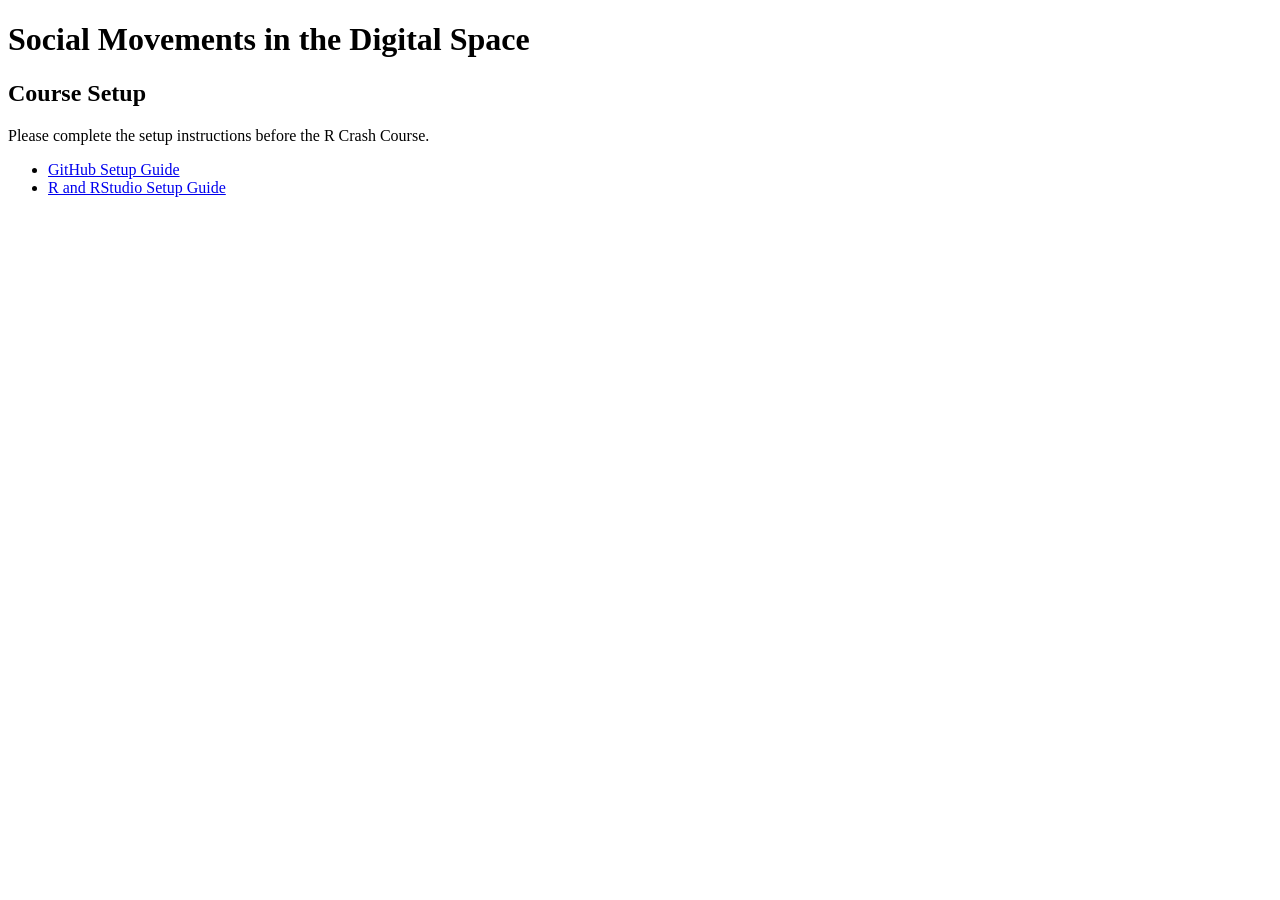
==== index.html @ dbe6ce2b "Add course setup guides" ====
﻿<!DOCTYPE html>
<html lang="en">
<head>
  <meta charset="UTF-8">
  <meta name="viewport" content="width=device-width, initial-scale=1.0">
  <title>Social Movements in the Digital Space — Setup</title>
</head>
<body>
  <h1>Social Movements in the Digital Space</h1>
  <h2>Course Setup</h2>

  <p>Please complete the setup instructions before the R Crash Course.</p>

  <ul>
    <li><a href="github_setup.html">GitHub Setup Guide</a></li>
    <li><a href="r_setup.html">R and RStudio Setup Guide</a></li>
  </ul>
</body>
</html>
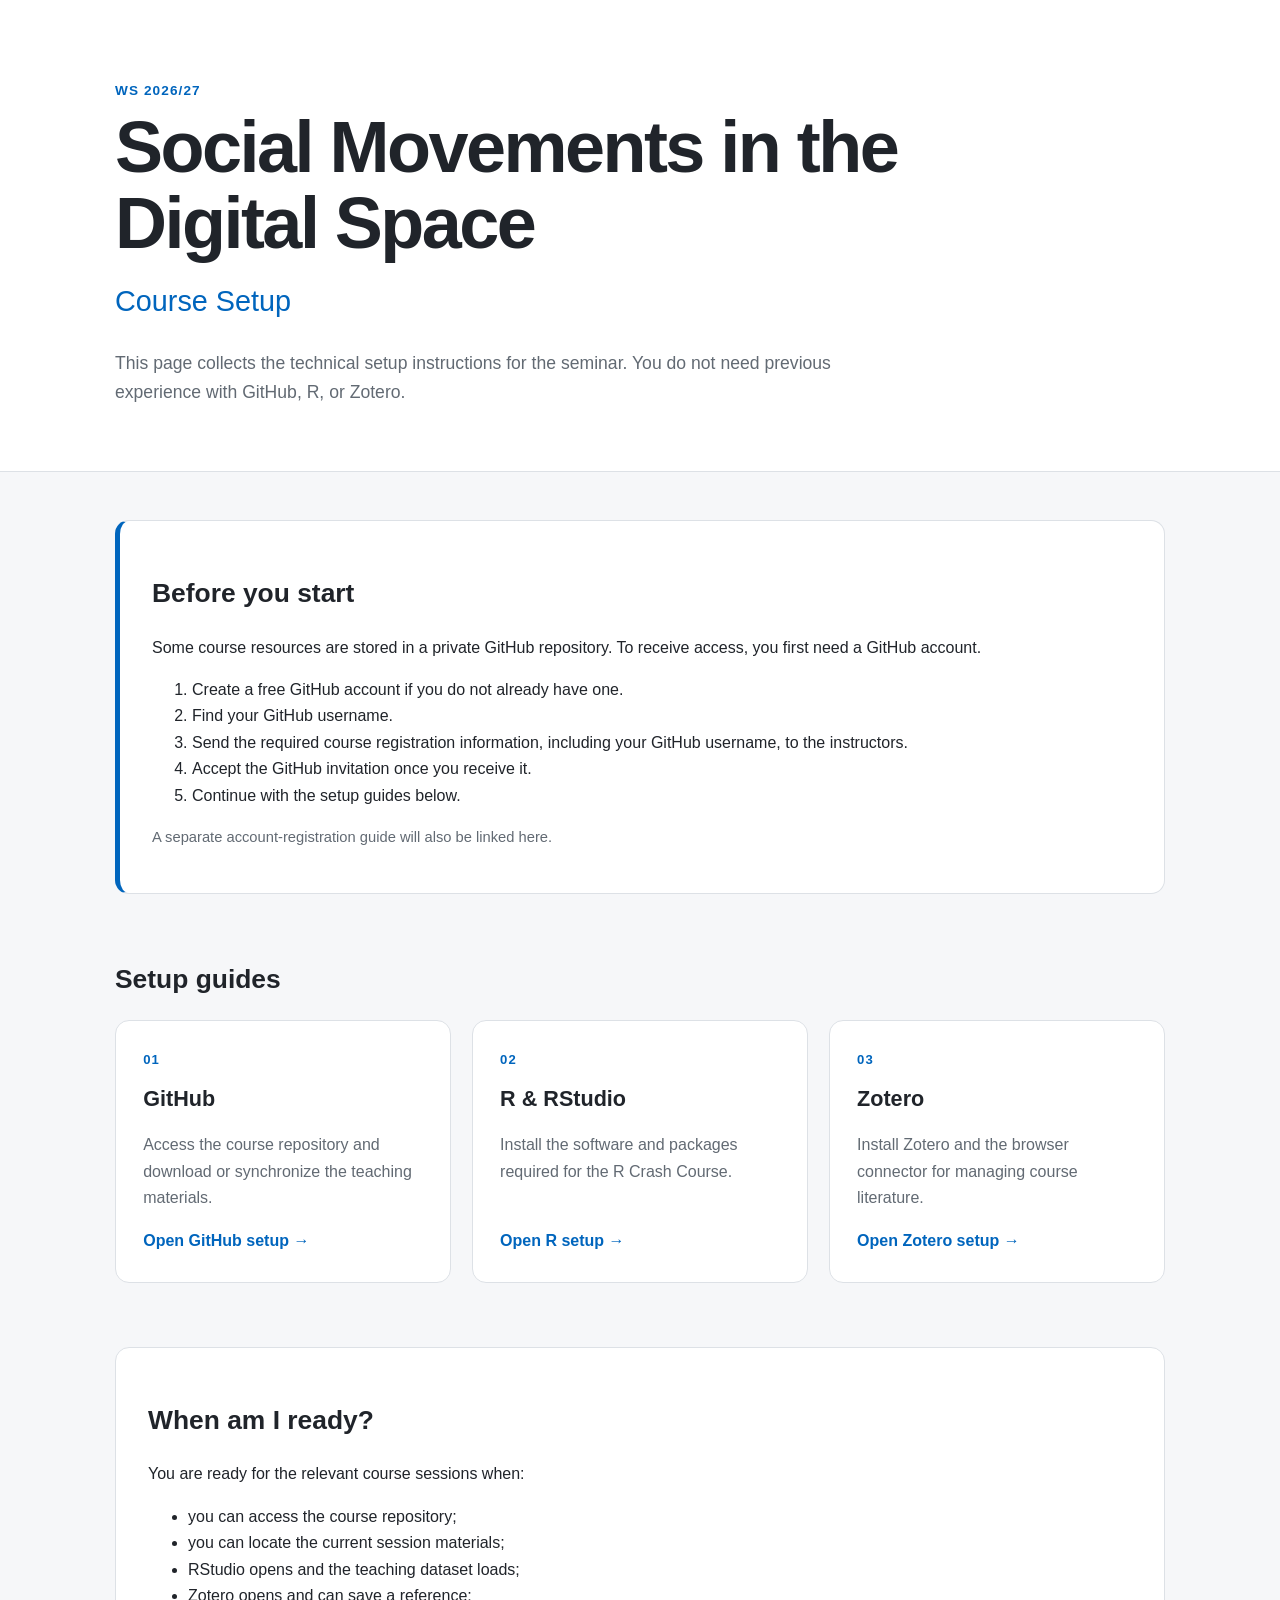
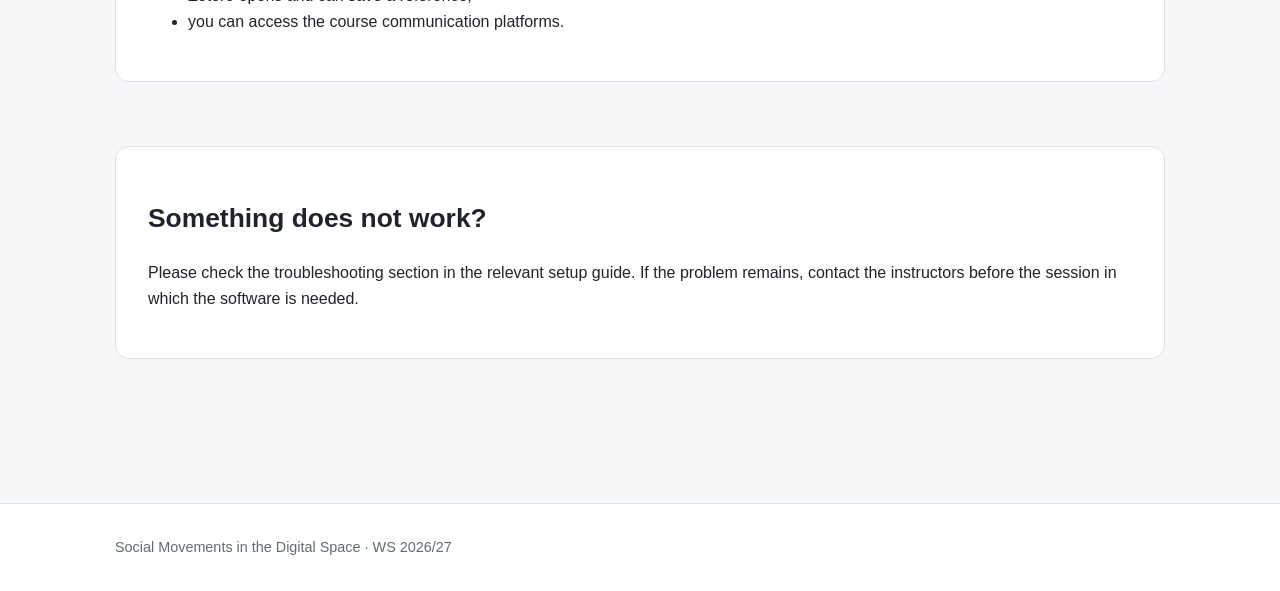
==== commit a454c71d: "Improve course setup homepage" ====
--- a/index.html
+++ b/index.html
@@ -3,17 +3,143 @@
 <head>
   <meta charset="UTF-8">
   <meta name="viewport" content="width=device-width, initial-scale=1.0">
-  <title>Social Movements in the Digital Space — Setup</title>
+
+  <title>Social Movements in the Digital Space — Course Setup</title>
+
+  <link rel="stylesheet" href="styles.css">
 </head>
+
 <body>
-  <h1>Social Movements in the Digital Space</h1>
-  <h2>Course Setup</h2>
 
-  <p>Please complete the setup instructions before the R Crash Course.</p>
+  <header class="hero">
+    <div class="container">
 
-  <ul>
-    <li><a href="github_setup.html">GitHub Setup Guide</a></li>
-    <li><a href="r_setup.html">R and RStudio Setup Guide</a></li>
-  </ul>
+      <p class="eyebrow">WS 2026/27</p>
+
+      <h1>Social Movements in the Digital Space</h1>
+
+      <p class="subtitle">
+        Course Setup
+      </p>
+
+      <p class="intro">
+        This page collects the technical setup instructions for the seminar.
+        You do not need previous experience with GitHub, R, or Zotero.
+      </p>
+
+    </div>
+  </header>
+
+
+  <main class="container">
+
+    <section class="notice">
+
+      <h2>Before you start</h2>
+
+      <p>
+        Some course resources are stored in a private GitHub repository.
+        To receive access, you first need a GitHub account.
+      </p>
+
+      <ol>
+        <li>Create a free GitHub account if you do not already have one.</li>
+        <li>Find your GitHub username.</li>
+        <li>
+          Send the required course registration information,
+          including your GitHub username, to the instructors.
+        </li>
+        <li>Accept the GitHub invitation once you receive it.</li>
+        <li>Continue with the setup guides below.</li>
+      </ol>
+
+      <p class="small">
+        A separate account-registration guide will also be linked here.
+      </p>
+
+    </section>
+
+
+    <section>
+
+      <h2>Setup guides</h2>
+
+      <div class="cards">
+
+        <a class="card" href="github_setup.html">
+          <div class="number">01</div>
+          <h3>GitHub</h3>
+          <p>
+            Access the course repository and download or synchronize
+            the teaching materials.
+          </p>
+          <span>Open GitHub setup →</span>
+        </a>
+
+
+        <a class="card" href="r_setup.html">
+          <div class="number">02</div>
+          <h3>R &amp; RStudio</h3>
+          <p>
+            Install the software and packages required for the
+            R Crash Course.
+          </p>
+          <span>Open R setup →</span>
+        </a>
+
+
+        <a class="card" href="zotero_setup.html">
+          <div class="number">03</div>
+          <h3>Zotero</h3>
+          <p>
+            Install Zotero and the browser connector for managing
+            course literature.
+          </p>
+          <span>Open Zotero setup →</span>
+        </a>
+
+      </div>
+
+    </section>
+
+
+    <section class="check">
+
+      <h2>When am I ready?</h2>
+
+      <p>You are ready for the relevant course sessions when:</p>
+
+      <ul>
+        <li>you can access the course repository;</li>
+        <li>you can locate the current session materials;</li>
+        <li>RStudio opens and the teaching dataset loads;</li>
+        <li>Zotero opens and can save a reference;</li>
+        <li>you can access the course communication platforms.</li>
+      </ul>
+
+    </section>
+
+
+    <section class="help">
+
+      <h2>Something does not work?</h2>
+
+      <p>
+        Please check the troubleshooting section in the relevant setup guide.
+        If the problem remains, contact the instructors before the session
+        in which the software is needed.
+      </p>
+
+    </section>
+
+  </main>
+
+
+  <footer>
+    <div class="container">
+      Social Movements in the Digital Space · WS 2026/27
+    </div>
+  </footer>
+
 </body>
-</html>
+</html>
--- a/styles.css
+++ b/styles.css
@@ -0,0 +1,184 @@
+:root {
+  --background: #f6f7f9;
+  --surface: #ffffff;
+  --text: #20242a;
+  --muted: #626a73;
+  --border: #dde1e6;
+  --accent: #0065bd;
+  --accent-dark: #004f95;
+  --soft-accent: #edf5fb;
+  --max-width: 1050px;
+}
+
+* {
+  box-sizing: border-box;
+}
+
+body {
+  margin: 0;
+  background: var(--background);
+  color: var(--text);
+  font-family:
+    -apple-system,
+    BlinkMacSystemFont,
+    "Segoe UI",
+    Roboto,
+    Helvetica,
+    Arial,
+    sans-serif;
+  line-height: 1.65;
+}
+
+.container {
+  width: min(90%, var(--max-width));
+  margin: 0 auto;
+}
+
+.hero {
+  background: var(--surface);
+  border-bottom: 1px solid var(--border);
+  padding: 5rem 0 4rem;
+}
+
+.eyebrow {
+  margin: 0 0 0.5rem;
+  color: var(--accent);
+  font-weight: 700;
+  letter-spacing: 0.08em;
+  text-transform: uppercase;
+  font-size: 0.85rem;
+}
+
+h1 {
+  max-width: 850px;
+  margin: 0;
+  font-size: clamp(2.4rem, 6vw, 4.5rem);
+  line-height: 1.05;
+  letter-spacing: -0.035em;
+}
+
+.subtitle {
+  margin: 1rem 0 0;
+  font-size: 1.8rem;
+  font-weight: 500;
+  color: var(--accent);
+}
+
+.intro {
+  max-width: 720px;
+  margin: 1.5rem 0 0;
+  color: var(--muted);
+  font-size: 1.1rem;
+}
+
+main {
+  padding: 3rem 0 5rem;
+}
+
+section {
+  margin-bottom: 4rem;
+}
+
+h2 {
+  margin-bottom: 1.2rem;
+  font-size: 1.65rem;
+}
+
+.notice,
+.check,
+.help {
+  background: var(--surface);
+  border: 1px solid var(--border);
+  border-radius: 14px;
+  padding: 1.8rem 2rem;
+}
+
+.notice {
+  border-left: 5px solid var(--accent);
+}
+
+.small {
+  color: var(--muted);
+  font-size: 0.92rem;
+}
+
+.cards {
+  display: grid;
+  grid-template-columns: repeat(3, 1fr);
+  gap: 1.3rem;
+}
+
+.card {
+  display: block;
+  background: var(--surface);
+  border: 1px solid var(--border);
+  border-radius: 14px;
+  padding: 1.7rem;
+  color: var(--text);
+  text-decoration: none;
+  transition:
+    transform 0.15s ease,
+    box-shadow 0.15s ease,
+    border-color 0.15s ease;
+}
+
+.card:hover {
+  transform: translateY(-3px);
+  border-color: var(--accent);
+  box-shadow: 0 8px 24px rgba(0, 0, 0, 0.08);
+}
+
+.card .number {
+  color: var(--accent);
+  font-size: 0.82rem;
+  font-weight: 700;
+  letter-spacing: 0.08em;
+}
+
+.card h3 {
+  margin: 0.65rem 0 0.7rem;
+  font-size: 1.35rem;
+}
+
+.card p {
+  color: var(--muted);
+  min-height: 5rem;
+}
+
+.card span {
+  color: var(--accent);
+  font-weight: 600;
+}
+
+.card:hover span {
+  color: var(--accent-dark);
+}
+
+footer {
+  padding: 2rem 0;
+  background: var(--surface);
+  border-top: 1px solid var(--border);
+  color: var(--muted);
+  font-size: 0.9rem;
+}
+
+@media (max-width: 800px) {
+
+  .hero {
+    padding: 3.5rem 0 3rem;
+  }
+
+  .cards {
+    grid-template-columns: 1fr;
+  }
+
+  .card p {
+    min-height: auto;
+  }
+
+  .notice,
+  .check,
+  .help {
+    padding: 1.4rem;
+  }
+}
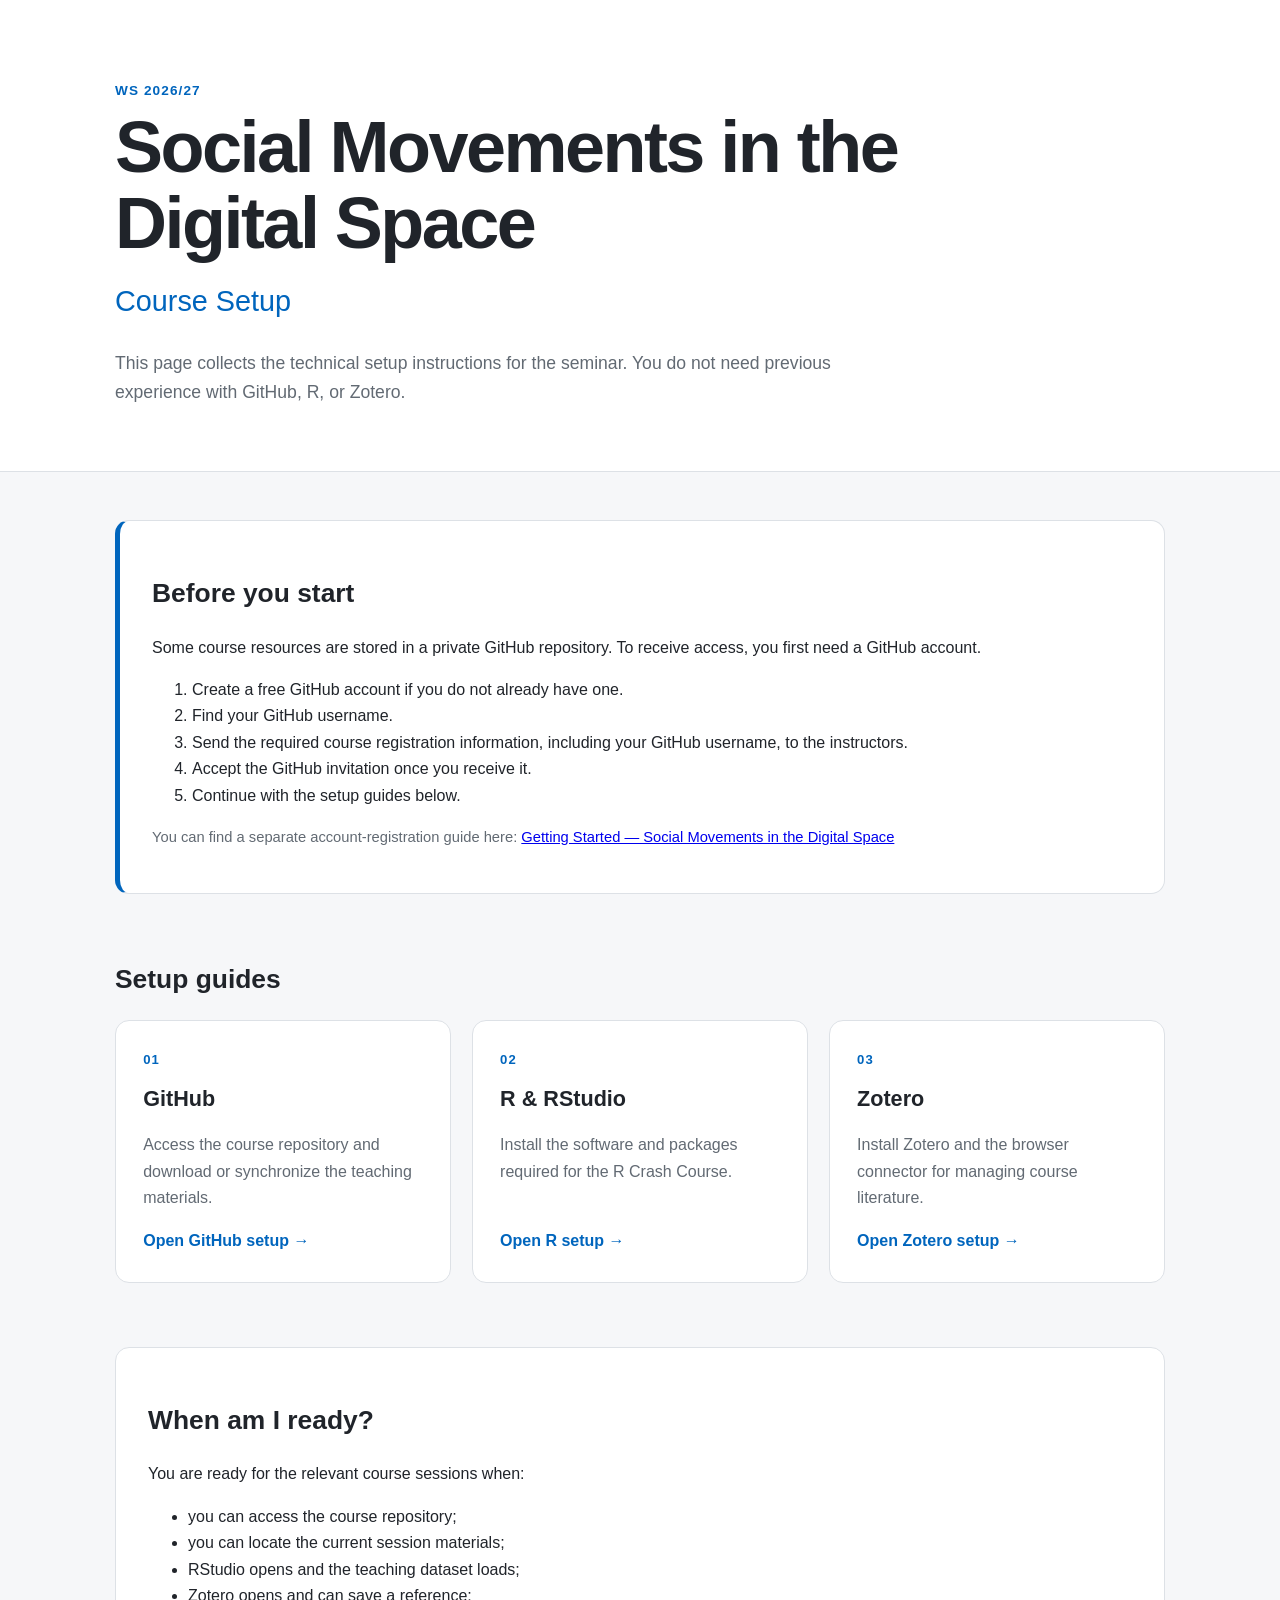
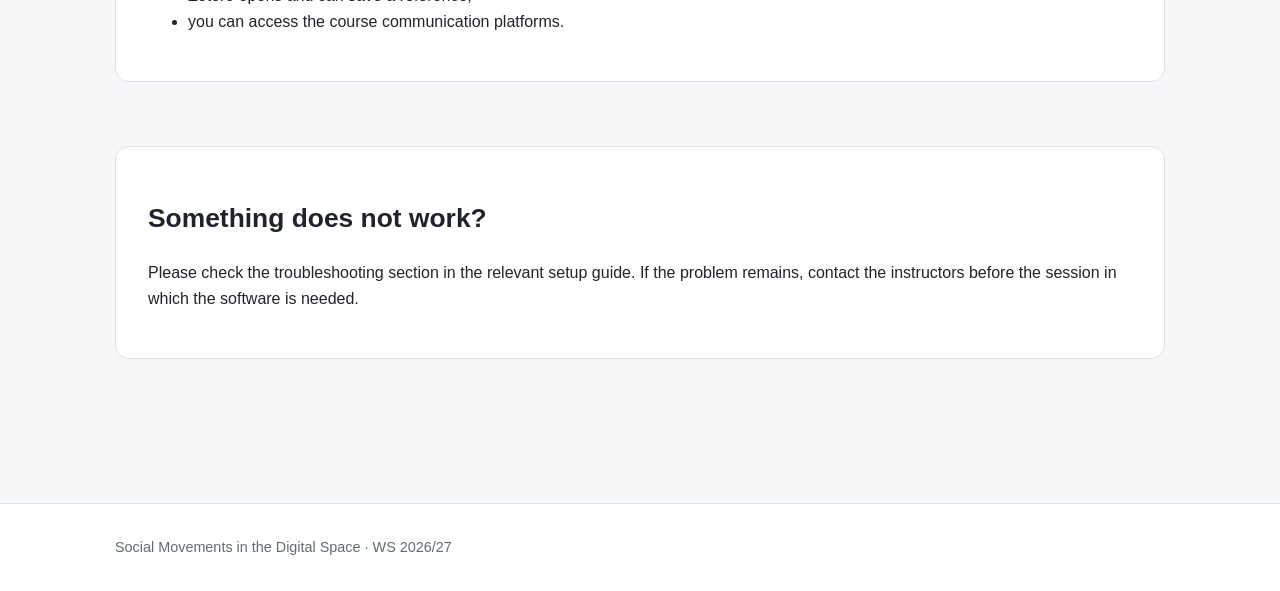
==== commit 310f3451: "Add getting started guide" ====
--- a/index.html
+++ b/index.html
@@ -54,7 +54,10 @@
       </ol>
 
       <p class="small">
-        A separate account-registration guide will also be linked here.
+        You can find a separate account-registration guide here:
+        <a href="getting-started-social-movements-digital-space.pdf" target="_blank">
+          Getting Started — Social Movements in the Digital Space
+        </a>
       </p>
 
     </section>
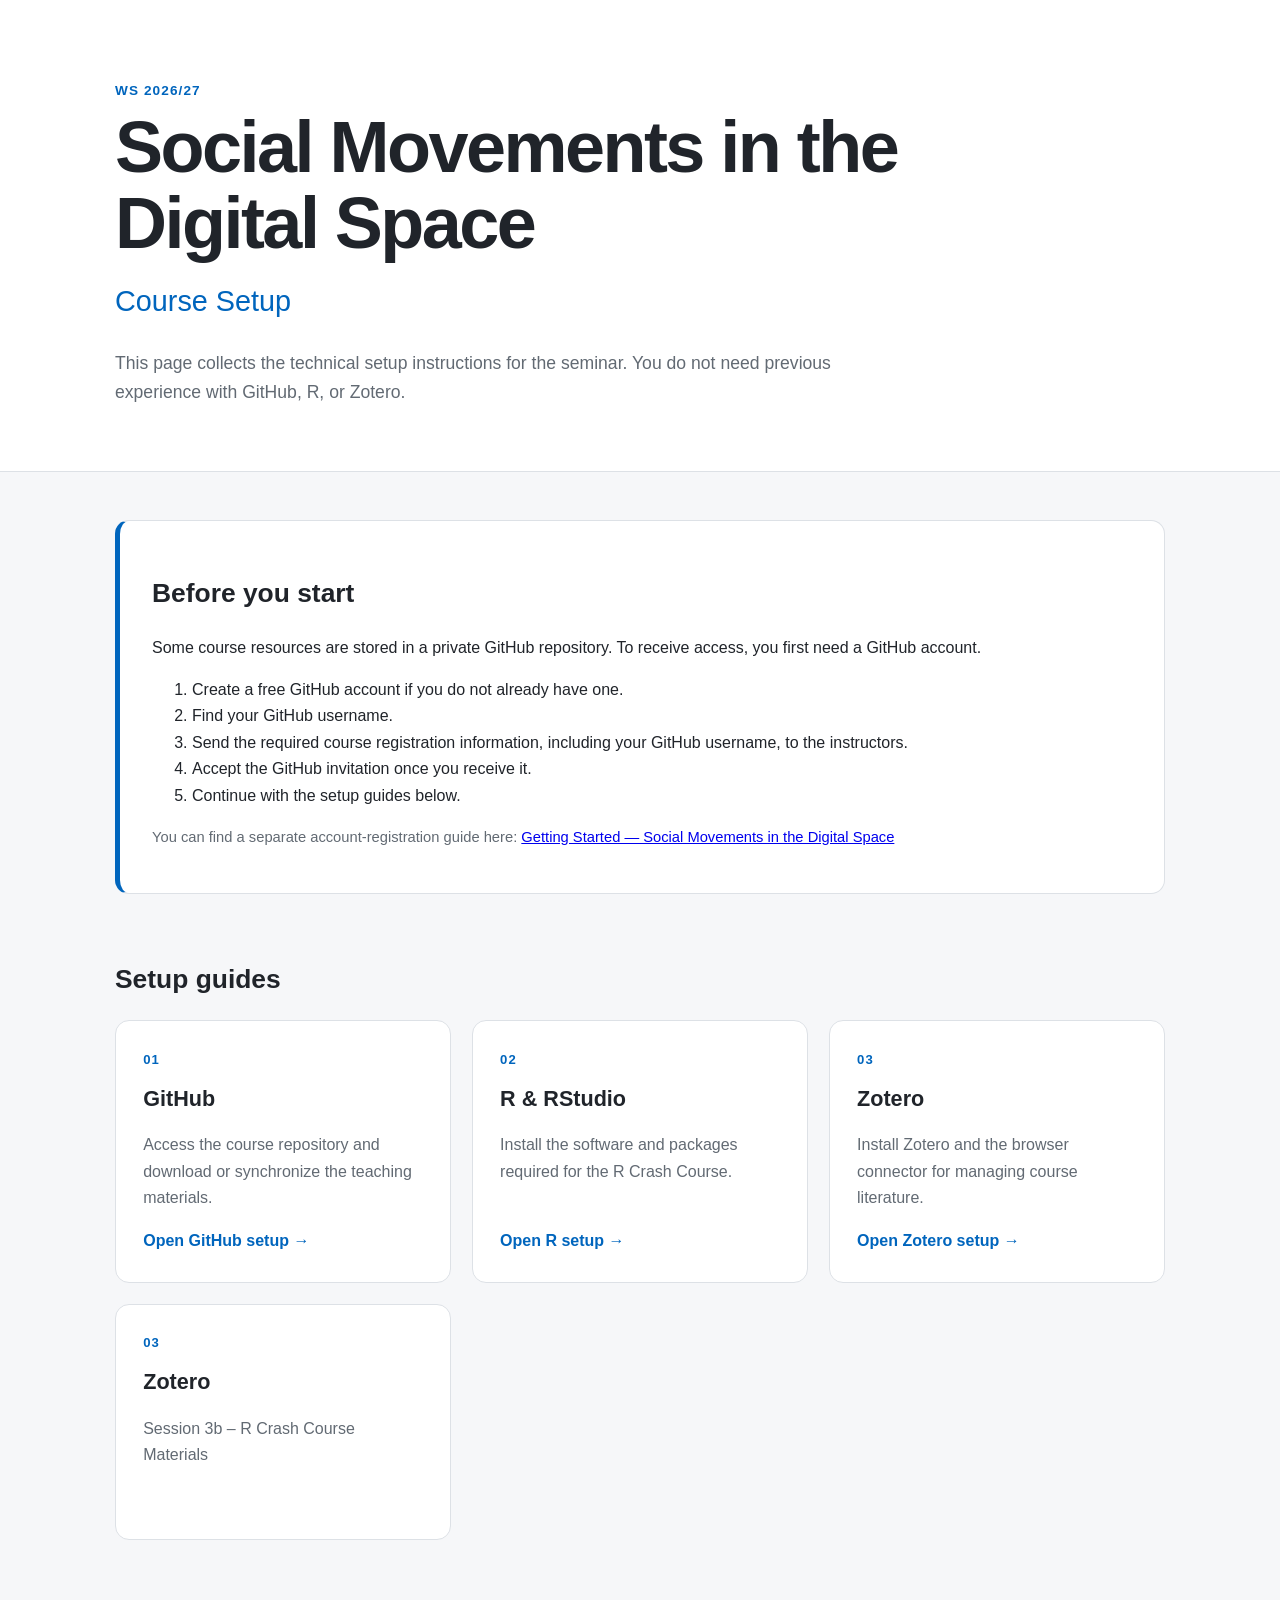
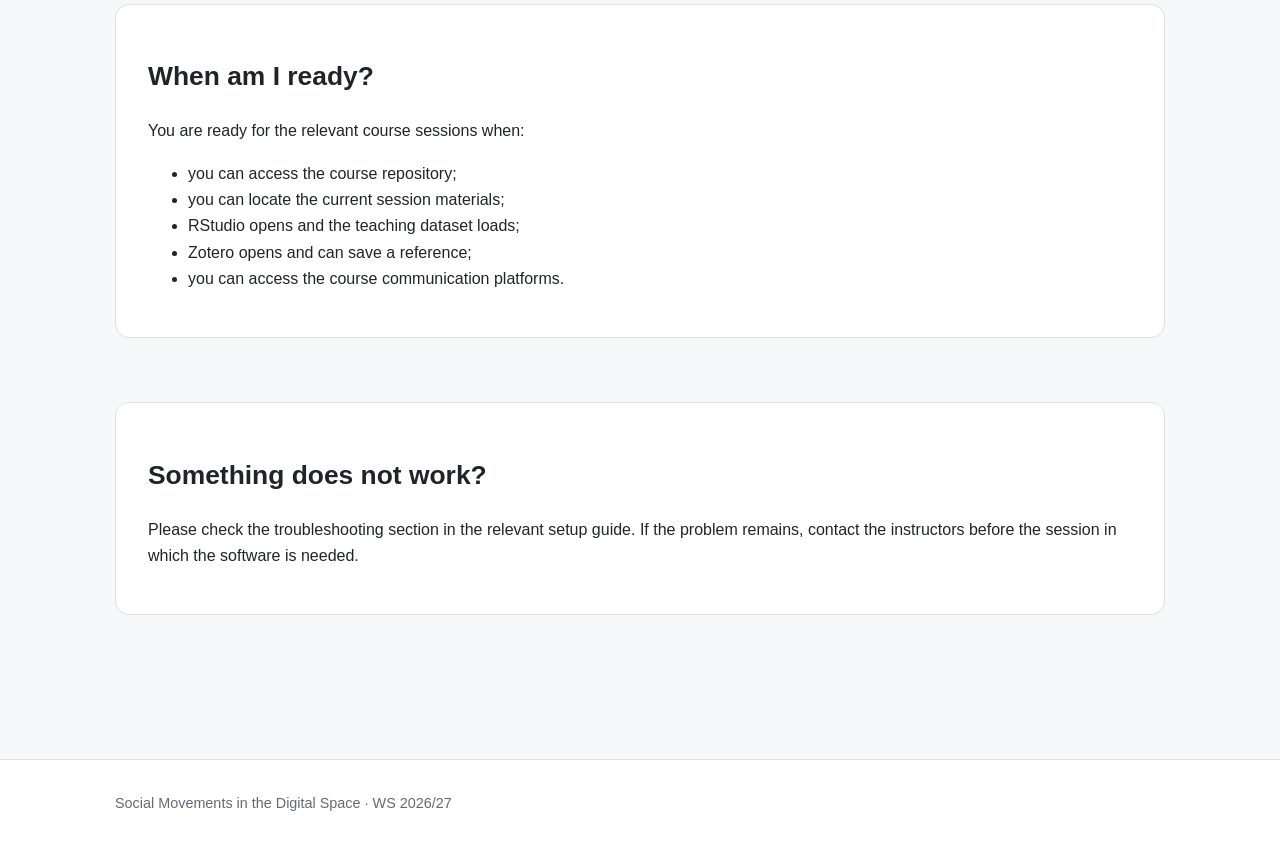
==== commit 59b03c28: "Add public Session 3b materials page" ====
--- a/index.html
+++ b/index.html
@@ -55,7 +55,7 @@
 
       <p class="small">
         You can find a separate account-registration guide here:
-        <a href="getting-started-social-movements-digital-space.pdf" target="_blank">
+        <a href="getting-started-social-movements-digital-space-v2.pdf" target="_blank">
           Getting Started — Social Movements in the Digital Space
         </a>
       </p>
@@ -99,6 +99,14 @@
             course literature.
           </p>
           <span>Open Zotero setup →</span>
+        </a>
+
+        <a class="card" href=""session3b.html"">
+          <div class="number">03</div>
+          <h3>Zotero</h3>
+          <p>
+            Session 3b – R Crash Course Materials
+          </p>
         </a>
 
       </div>
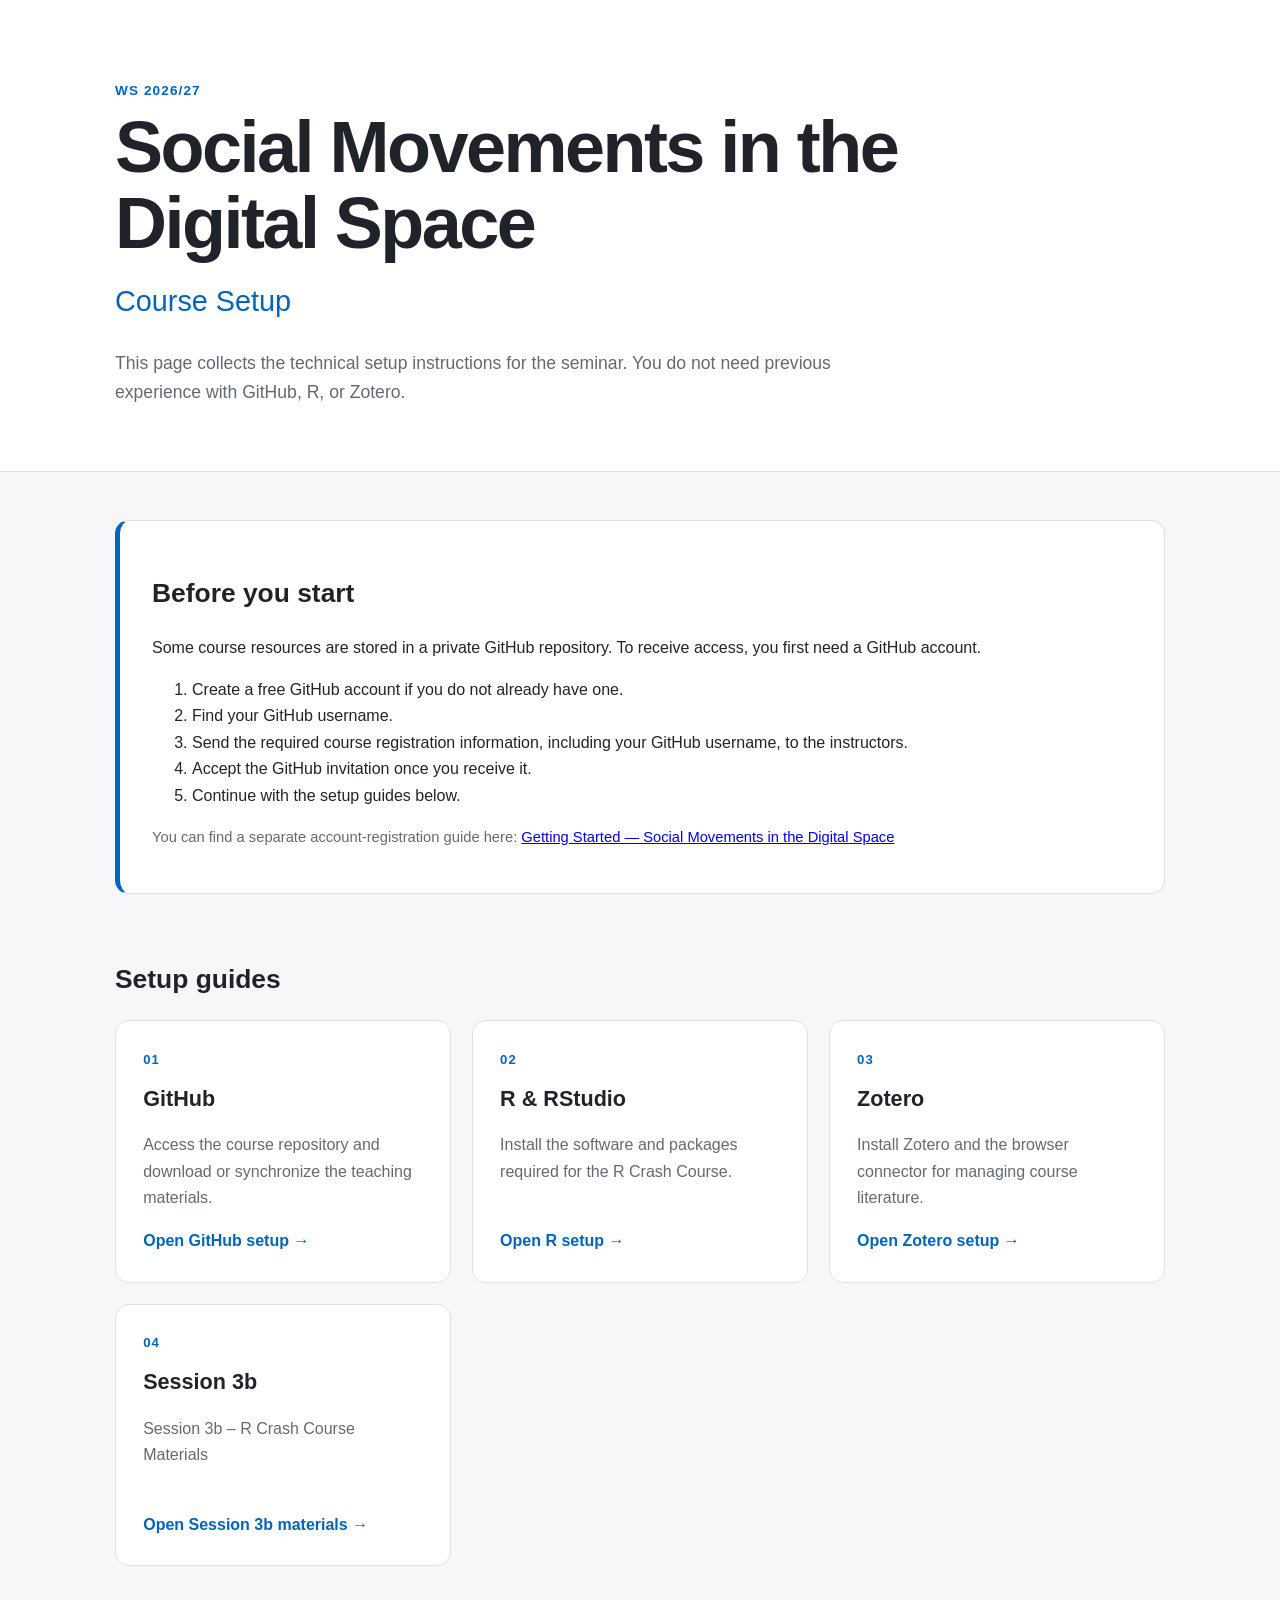
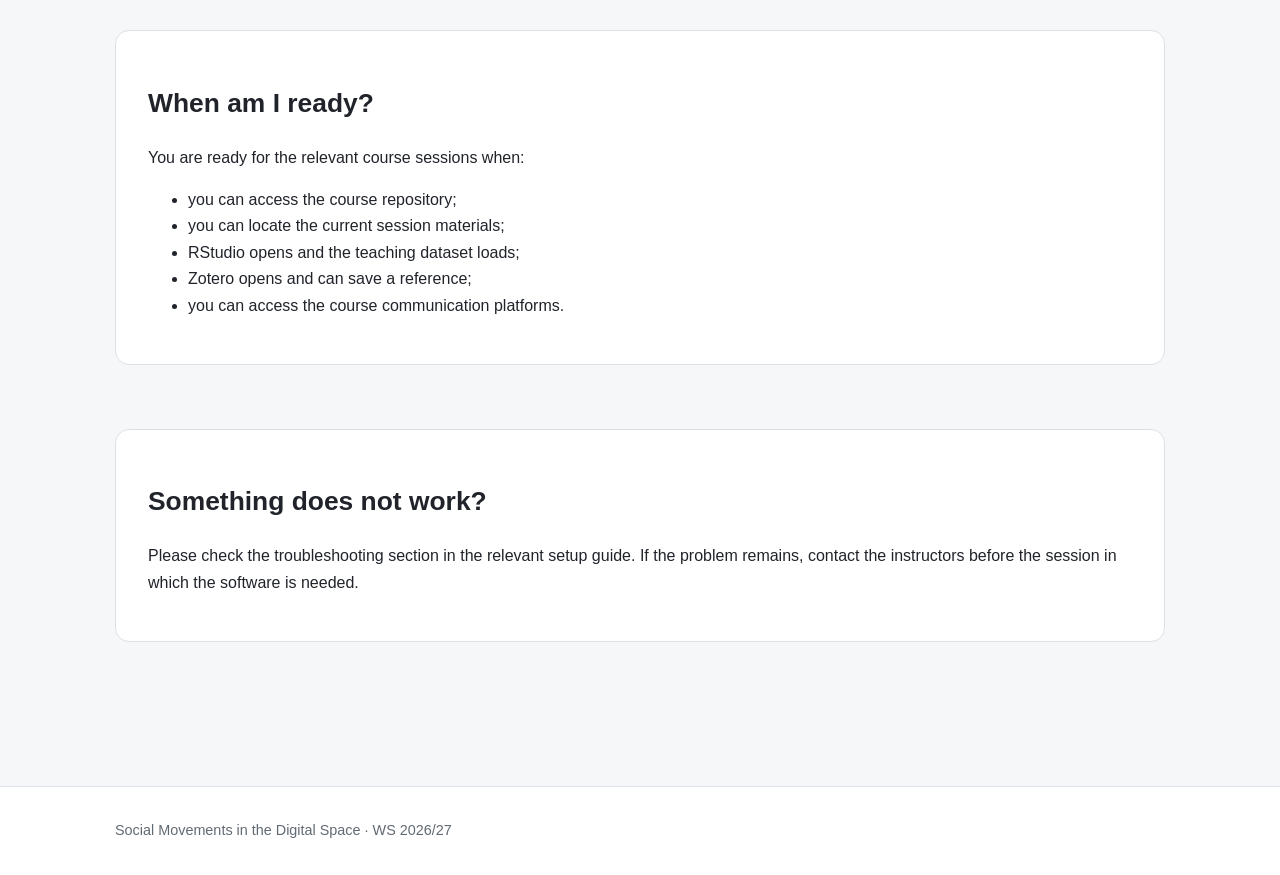
==== commit 1091de22: "CSS correction Session 3b Link" ====
--- a/index.html
+++ b/index.html
@@ -101,12 +101,13 @@
           <span>Open Zotero setup →</span>
         </a>
 
-        <a class="card" href=""session3b.html"">
-          <div class="number">03</div>
-          <h3>Zotero</h3>
+        <a class="card" href="session3b.html">
+          <div class="number">04</div>
+          <h3>Session 3b </h3>
           <p>
             Session 3b – R Crash Course Materials
           </p>
+          <span>Open Session 3b materials →</span>
         </a>
 
       </div>
